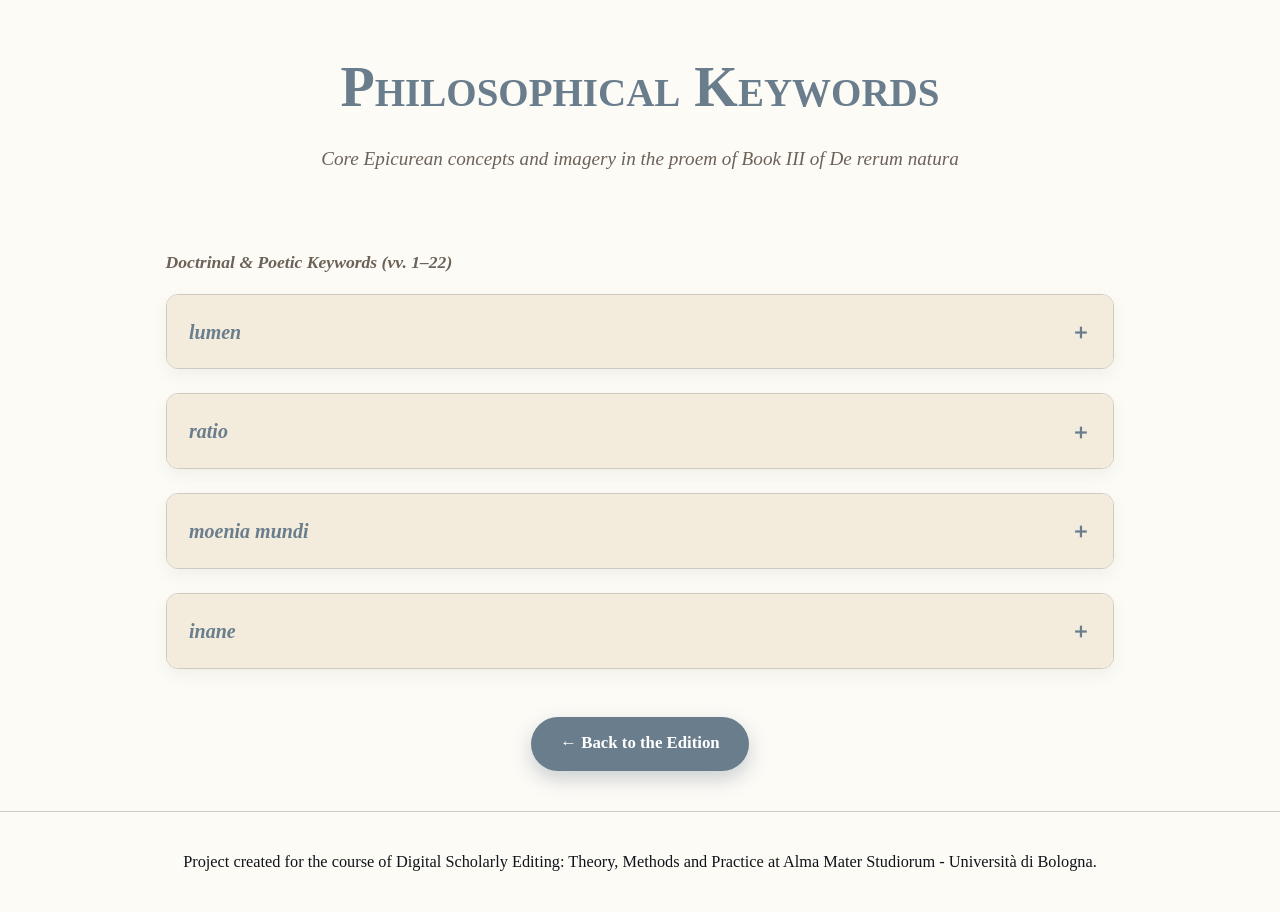
==== keywords.html @ 0c2eaf5b "3" ====
<!doctype html>
<html lang="en">
<head>
  <meta charset="utf-8">
  <meta name="viewport" content="width=device-width, initial-scale=1">
  <title>De rerum natura — Keywords</title>
  <link rel="preconnect" href="https://fonts.googleapis.com">
  <link rel="preconnect" href="https://fonts.gstatic.com" crossorigin>
  <style>
    :root {
      --text: #10131a;
      --bg: #fdfbf6;
      --accent: #697d8c;
      --link: #2176a8;
      --border: 1px solid #cfc9c0;
      --muted: #6b6258;
      --card-bg: #ffffff;
      --general_font: "Palatino Linotype", "Book Antiqua", Georgia, serif;
      --h1_font: "Palatino Linotype", "Book Antiqua", Georgia, serif;
    }
    body {
      min-height: 100vh;
      margin: 0;
      padding: 0;
      background-color: var(--bg);
      color: var(--text);
      font-family: var(--general_font);
      font-size: 1.2em;
      line-height: 1.7;
      display: flex;
      flex-direction: column;
    }
    .page-intro { text-align: center; padding: 2.5rem 1rem 1.5rem; }
    .page-intro h1 { margin: 0; font-size: 3.5rem; color: var(--accent); font-family: var(--h1_font); font-variant: small-caps; }
    .subtitle { margin: 0.5rem auto 0; max-width: 700px; color: var(--muted); font-size: 1.2rem; font-style: italic; }
    .section-title { margin: 2rem 0 1rem; color: var(--muted); font-size: 1.1rem; font-style: italic; }
    .content { width: 100%; max-width: 1000px; margin: 0 auto; padding: 1rem 2vw 3rem; box-sizing: border-box; }
    .cards-grid { display: grid; grid-template-columns: 1fr; gap: 1.5rem; width: 100%; }
    .info-card { background: var(--card-bg); border: var(--border); border-radius: 12px; box-shadow: 0 6px 18px rgba(0,0,0,0.05); overflow: hidden; }
    .info-card summary { display: flex; align-items: center; justify-content: space-between; padding: 1.2rem 1.4rem; cursor: pointer; list-style: none; background: #f3ecdd; color: var(--accent); font-size: 1.25rem; font-weight: 600; font-style: italic; }
    .info-card summary::-webkit-details-marker { display: none; }
    .info-card summary::after { content: "＋"; font-size: 1.3rem; font-style: normal; }
    .info-card[open] summary::after { content: "−"; }
    .card-content { padding: 1.3rem 1.5rem; }
    .card-meta { display: flex; flex-wrap: wrap; gap: 0.5rem; margin-bottom: 1rem; }
    .meta-tag { display: inline-block; padding: 0.2rem 0.65rem; border-radius: 20px; background: #f3ecdd; color: var(--accent); font-size: 0.75rem; font-weight: 600; }
    .cta-wrapper { display: flex; justify-content: center; gap: 1rem; padding: 0 1rem 2.5rem; }
    .explore-btn-main { display: inline-flex; align-items: center; justify-content: center; background: var(--accent); color: #fff; font-size: 1.05rem; font-weight: 600; padding: 0.8rem 1.8rem; border-radius: 50px; text-decoration: none; box-shadow: 0 8px 20px rgba(105, 125, 140, 0.35); transition: 0.2s ease; }
    .explore-btn-main:hover { background: #5a6d7a; transform: translateY(-2px); }
    footer { margin-top: auto; padding: 20px; text-align: center; border-top: var(--border); font-size: 0.85em; }
  </style>
</head>
<body>
  <section class="page-intro">
    <h1 id="page-title">Philosophical Keywords</h1>
    <p class="subtitle" id="page-subtitle"></p>
  </section>

  <main class="content" id="keywords-content"></main>

  <div class="cta-wrapper">
    <a href="edition.html" class="explore-btn-main">← Back to the Edition</a>
  </div>

  <footer>
    <p>Project created for the course of Digital Scholarly Editing: Theory, Methods and Practice at Alma Mater Studiorum - Università di Bologna.</p>
  </footer>

  <script>
    document.addEventListener("DOMContentLoaded", async () => {
      const contentContainer = document.getElementById("keywords-content");
      const pageTitle = document.getElementById("page-title");
      const pageSubtitle = document.getElementById("page-subtitle");

      try {
        const response = await fetch("data/keywords.json");
        if (!response.ok) throw new Error(`HTTP ${response.status}`);
        const data = await response.json();

        pageTitle.textContent = data.page.title;
        pageSubtitle.innerHTML = data.page.subtitle.replace("De rerum natura", "<i>De rerum natura</i>");

        data.sections.forEach(section => {
          const sectionTitle = document.createElement("h2");
          sectionTitle.className = "section-title";
          sectionTitle.textContent = section.title;

          const cardsGrid = document.createElement("div");
          cardsGrid.className = "cards-grid";

          section.keywords.forEach(keyword => {
            const card = document.createElement("details");
            card.className = "info-card";
            card.id = keyword.name.toLowerCase().replace(/\s+/g, "-");

            const summary = document.createElement("summary");
            summary.textContent = keyword.name;

            const cardContent = document.createElement("div");
            cardContent.className = "card-content";

            if (keyword.tags && keyword.tags.length > 0) {
              const meta = document.createElement("div");
              meta.className = "card-meta";
              keyword.tags.forEach(tag => {
                const tagEl = document.createElement("span");
                tagEl.className = "meta-tag";
                tagEl.textContent = tag;
                meta.appendChild(tagEl);
              });
              cardContent.appendChild(meta);
            }

            keyword.paragraphs.forEach(pText => {
              const p = document.createElement("p");
              p.innerHTML = pText;
              cardContent.appendChild(p);
            });

            card.appendChild(summary);
            card.appendChild(cardContent);
            cardsGrid.appendChild(card);
          });

          contentContainer.appendChild(sectionTitle);
          contentContainer.appendChild(cardsGrid);
        });

        if (window.location.hash) {
          const targetCard = document.querySelector(window.location.hash);
          if (targetCard) {
            targetCard.open = true;
            targetCard.scrollIntoView({ behavior: "smooth", block: "center" });
          }
        }
      } catch (err) {
        contentContainer.innerHTML = "<p>Unable to load keywords data.</p>";
      }
    });
  </script>
</body>
</html>
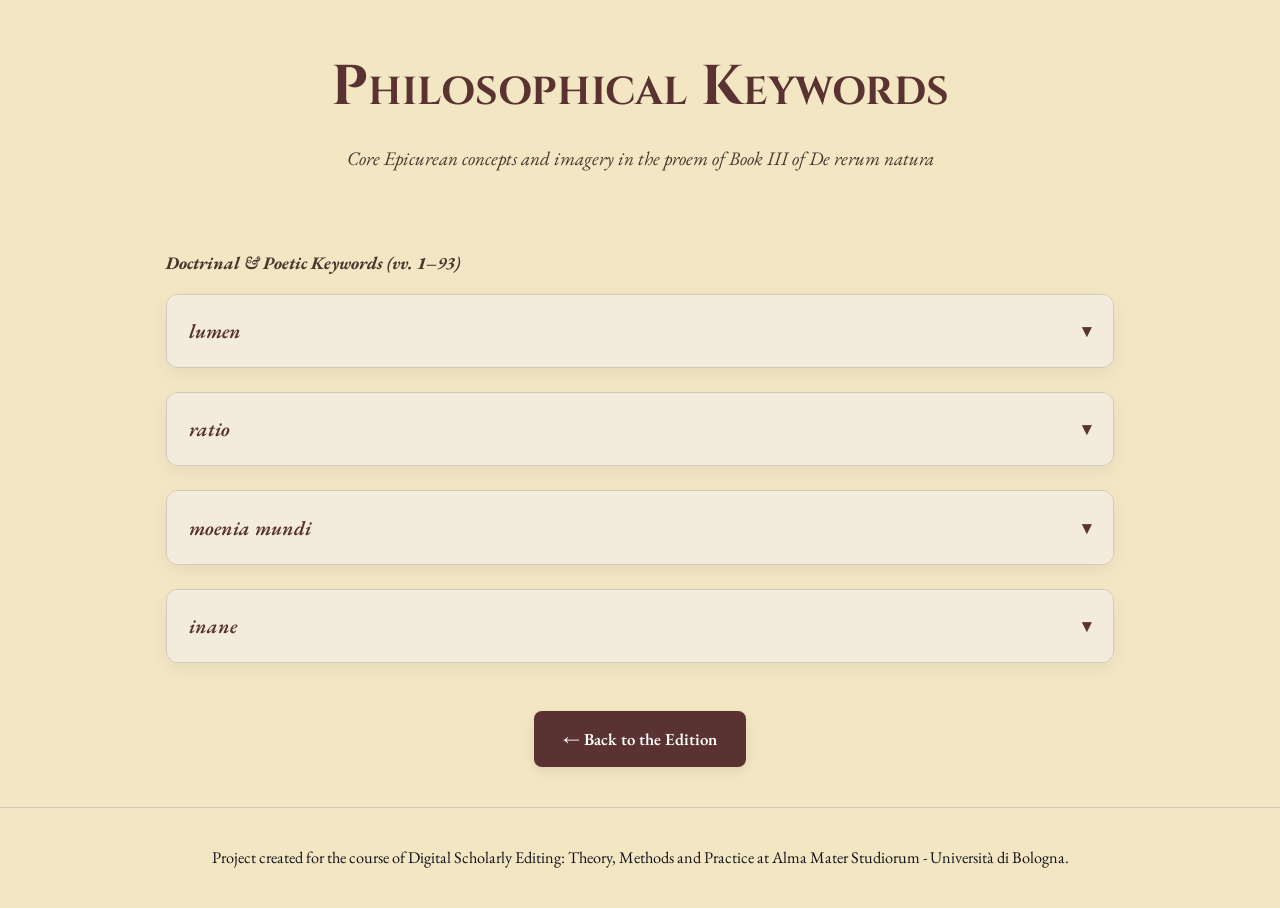
==== commit cac512ed: "style" ====
--- a/keywords.html
+++ b/keywords.html
@@ -6,17 +6,18 @@
   <title>De rerum natura — Keywords</title>
   <link rel="preconnect" href="https://fonts.googleapis.com">
   <link rel="preconnect" href="https://fonts.gstatic.com" crossorigin>
+  <link href="https://fonts.googleapis.com/css2?family=Cinzel:wght@500;700&family=EB+Garamond:ital,wght@0,400;0,600;1,400&display=swap" rel="stylesheet">
   <style>
     :root {
       --text: #10131a;
-      --bg: #fdfbf6;
-      --accent: #697d8c;
-      --link: #2176a8;
+      --bg: #f3e6c3;
+      --accent: #5a3232;
+      --link: #8b1f2d;
       --border: 1px solid #cfc9c0;
-      --muted: #6b6258;
-      --card-bg: #ffffff;
-      --general_font: "Palatino Linotype", "Book Antiqua", Georgia, serif;
-      --h1_font: "Palatino Linotype", "Book Antiqua", Georgia, serif;
+      --muted: #43392e;
+      --card-bg: #fae9d3;
+      --general_font: "EB Garamond", Georgia, serif;
+      --h1_font: "Cinzel", Georgia, serif;
     }
     body {
       min-height: 100vh;
@@ -39,14 +40,36 @@
     .info-card { background: var(--card-bg); border: var(--border); border-radius: 12px; box-shadow: 0 6px 18px rgba(0,0,0,0.05); overflow: hidden; }
     .info-card summary { display: flex; align-items: center; justify-content: space-between; padding: 1.2rem 1.4rem; cursor: pointer; list-style: none; background: #f3ecdd; color: var(--accent); font-size: 1.25rem; font-weight: 600; font-style: italic; }
     .info-card summary::-webkit-details-marker { display: none; }
-    .info-card summary::after { content: "＋"; font-size: 1.3rem; font-style: normal; }
-    .info-card[open] summary::after { content: "−"; }
+    
+    /* Freccetta: chiusa verso il basso, aperta verso l'alto */
+    .info-card summary::after { content: "▾"; font-size: 1.1rem; font-style: normal; }
+    .info-card[open] summary::after { content: "▴"; }
+    
     .card-content { padding: 1.3rem 1.5rem; }
     .card-meta { display: flex; flex-wrap: wrap; gap: 0.5rem; margin-bottom: 1rem; }
     .meta-tag { display: inline-block; padding: 0.2rem 0.65rem; border-radius: 20px; background: #f3ecdd; color: var(--accent); font-size: 0.75rem; font-weight: 600; }
     .cta-wrapper { display: flex; justify-content: center; gap: 1rem; padding: 0 1rem 2.5rem; }
-    .explore-btn-main { display: inline-flex; align-items: center; justify-content: center; background: var(--accent); color: #fff; font-size: 1.05rem; font-weight: 600; padding: 0.8rem 1.8rem; border-radius: 50px; text-decoration: none; box-shadow: 0 8px 20px rgba(105, 125, 140, 0.35); transition: 0.2s ease; }
-    .explore-btn-main:hover { background: #5a6d7a; transform: translateY(-2px); }
+    
+    /* Pulsante squadrato con angoli smussati */
+    .explore-btn-main { 
+      display: inline-flex; 
+      align-items: center; 
+      justify-content: center; 
+      background: var(--accent); 
+      color: #fff; 
+      font-size: 1.05rem; 
+      font-weight: 600; 
+      padding: 0.85rem 1.8rem; 
+      border-radius: 8px; 
+      text-decoration: none; 
+      box-shadow: 0 4px 12px rgba(0, 0, 0, 0.08); 
+      transition: background 0.2s ease, transform 0.2s ease; 
+    }
+    .explore-btn-main:hover { 
+      background: #863838; 
+      transform: translateY(-2px); 
+    }
+    
     footer { margin-top: auto; padding: 20px; text-align: center; border-top: var(--border); font-size: 0.85em; }
   </style>
 </head>
